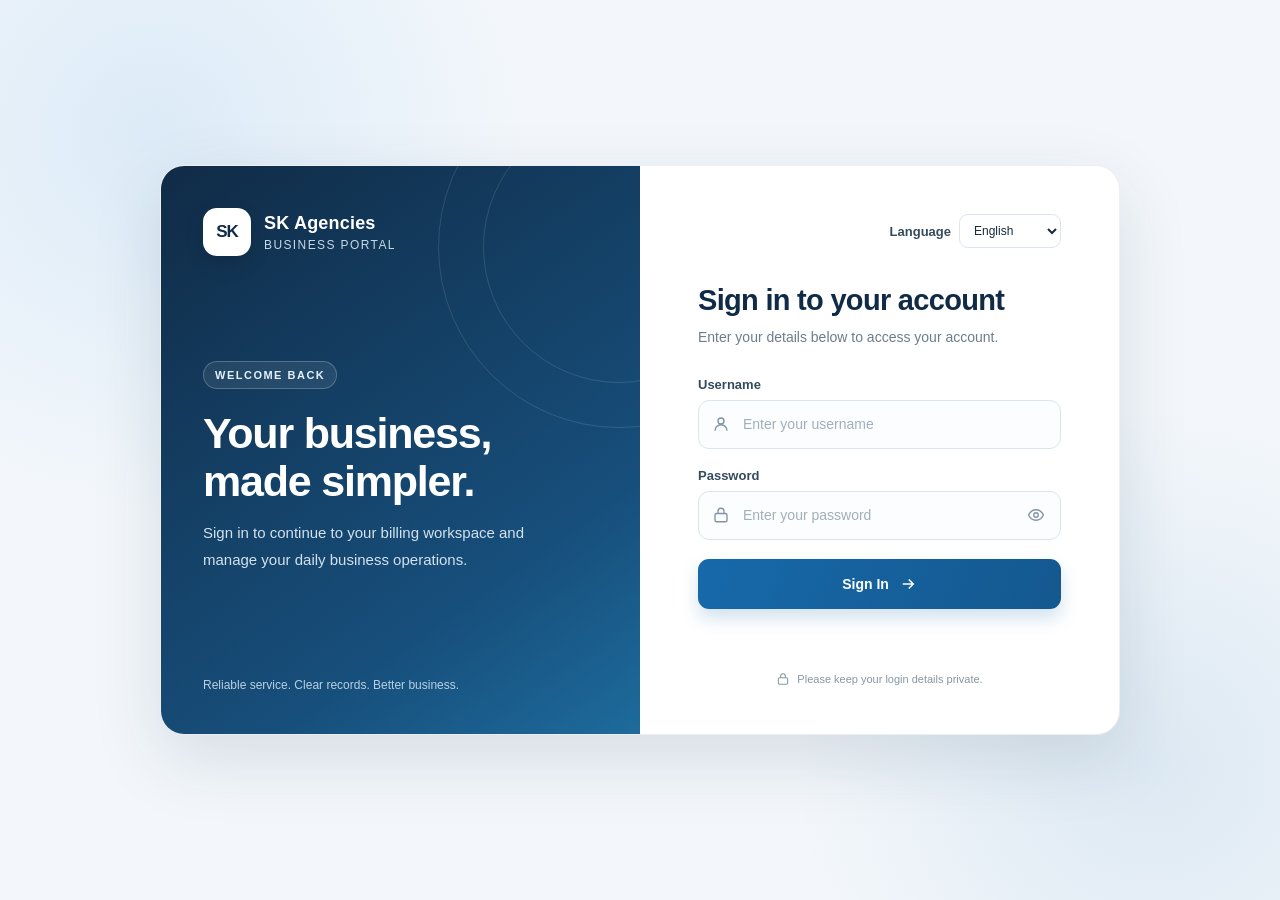
==== index.html @ 4f4930b3 "first commit" ====
<!DOCTYPE html>
<html lang="en">
<head>
  <meta charset="UTF-8" />
  <meta name="viewport" content="width=device-width, initial-scale=1.0" />
  <link rel="icon" type="image/png" href="images/SRI KRISHNA AGENCIES.png" />
  <meta name="theme-color" content="#102b46" />
  <title>SK Agencies | Sign In</title>
  <style>
    :root {
      --navy: #102b46;
      --navy-deep: #0a1d32;
      --blue: #1769aa;
      --blue-light: #eaf4ff;
      --ink: #172b3a;
      --muted: #6c7d8b;
      --line: #dce5ed;
      --white: #ffffff;
      --success: #16804a;
      --error: #c0392b;
    }

    * { box-sizing: border-box; }
    body {
      margin: 0;
      min-height: 100vh;
      display: grid;
      place-items: center;
      padding: 28px 16px;
      font-family: Inter, "Segoe UI", Arial, sans-serif;
      color: var(--ink);
      background:
        radial-gradient(circle at 12% 15%, rgba(66, 153, 225, .13), transparent 28%),
        radial-gradient(circle at 90% 85%, rgba(23, 105, 170, .10), transparent 26%),
        #f3f7fb;
    }

    .shell {
      width: min(960px, 100%);
      min-height: 570px;
      display: grid;
      grid-template-columns: 1fr 1fr;
      overflow: hidden;
      background: var(--white);
      border: 1px solid rgba(16, 43, 70, .08);
      border-radius: 24px;
      box-shadow: 0 24px 70px rgba(16, 43, 70, .13);
    }

    .brand-panel {
      position: relative;
      display: flex;
      flex-direction: column;
      justify-content: space-between;
      padding: 42px;
      color: white;
      overflow: hidden;
      background: linear-gradient(145deg, var(--navy), #174f7c 72%, #1d6b9c);
    }
    .brand-panel::before,
    .brand-panel::after {
      content: "";
      position: absolute;
      border: 1px solid rgba(255,255,255,.12);
      border-radius: 50%;
      pointer-events: none;
    }
    .brand-panel::before { width: 360px; height: 360px; right: -160px; top: -100px; }
    .brand-panel::after { width: 270px; height: 270px; right: -115px; top: -55px; }

    .brand, .brand-copy, .brand-footer { position: relative; z-index: 1; }
    .brand { display: flex; align-items: center; gap: 13px; }
    .brand-mark {
      width: 48px; height: 48px;
      display: grid; place-items: center;
      border-radius: 14px;
      color: var(--navy);
      background: white;
      font-weight: 800;
      font-size: 17px;
      letter-spacing: -1px;
      box-shadow: 0 8px 20px rgba(0,0,0,.12);
    }
    .brand-name { margin: 0; font-size: 18px; font-weight: 750; letter-spacing: .2px; }
    .brand-caption { margin: 4px 0 0; color: #c5d9e9; font-size: 12px; letter-spacing: 1.4px; text-transform: uppercase; }

    .brand-copy { margin: 64px 0; max-width: 360px; }
    .eyebrow {
      display: inline-block;
      padding: 7px 11px;
      border: 1px solid rgba(255,255,255,.22);
      border-radius: 99px;
      background: rgba(255,255,255,.08);
      color: #e3f1fc;
      font-size: 11px;
      font-weight: 700;
      letter-spacing: 1.5px;
      text-transform: uppercase;
    }
    .brand-copy h1 { margin: 20px 0 14px; font-size: clamp(30px, 4vw, 43px); line-height: 1.12; letter-spacing: -1.2px; }
    .brand-copy p { margin: 0; color: #d3e2ee; font-size: 15px; line-height: 1.8; }
    .brand-footer { color: #b8d0e2; font-size: 12px; }

    .form-panel { display: flex; flex-direction: column; justify-content: center; padding: 48px clamp(28px, 5vw, 58px); }
    .top-row { display: flex; align-items: center; justify-content: flex-end; margin-bottom: 36px; }
    .language-wrap { display: flex; align-items: center; gap: 8px; color: var(--muted); font-size: 12px; }
    .language-wrap select {
      padding: 8px 30px 8px 10px;
      border: 1px solid var(--line);
      border-radius: 9px;
      color: var(--ink);
      background: white;
      font: inherit;
      cursor: pointer;
    }
    .welcome h2 { margin: 0; font-size: 29px; letter-spacing: -.7px; color: var(--navy); }
    .welcome p { margin: 9px 0 28px; color: var(--muted); font-size: 14px; line-height: 1.6; }

    .form-group { margin-bottom: 19px; }
    label { display: block; margin-bottom: 8px; color: #344b5c; font-size: 13px; font-weight: 650; }
    .input-wrap { position: relative; }
    .input-wrap svg {
      position: absolute; top: 50%; left: 14px; transform: translateY(-50%);
      width: 18px; height: 18px; color: #8093a3; pointer-events: none;
    }
    input {
      width: 100%; height: 49px; padding: 0 44px;
      border: 1px solid var(--line); border-radius: 11px;
      outline: none; background: #fbfdff; color: var(--ink);
      font: inherit; font-size: 14px;
      transition: border-color .2s, box-shadow .2s, background .2s;
    }
    input::placeholder { color: #a2afba; }
    input:focus { border-color: #4a94d0; background: white; box-shadow: 0 0 0 4px rgba(23,105,170,.11); }
    .toggle-password {
      position: absolute; right: 8px; top: 50%; transform: translateY(-50%);
      width: 34px; height: 34px; display: grid; place-items: center;
      padding: 0; border: 0; border-radius: 8px; background: transparent;
      color: #718596; cursor: pointer;
    }
    .toggle-password:hover { background: var(--blue-light); }
    .toggle-password svg { position: static; transform: none; width: 18px; height: 18px; }

    .submit-btn {
      width: 100%; min-height: 50px; margin-top: 6px;
      display: flex; align-items: center; justify-content: center; gap: 10px;
      border: 0; border-radius: 11px; color: white;
      background: linear-gradient(110deg, #1769aa, #14588f);
      font: inherit; font-size: 14px; font-weight: 700;
      box-shadow: 0 9px 18px rgba(23,105,170,.2);
      cursor: pointer; transition: transform .2s, box-shadow .2s;
    }
    .submit-btn:hover { transform: translateY(-1px); box-shadow: 0 12px 22px rgba(23,105,170,.27); }
    .submit-btn:active { transform: translateY(0); }
    .message { min-height: 21px; margin: 15px 0 0; text-align: center; font-size: 13px; line-height: 1.5; }
    .message.success { color: var(--success); }
    .message.error { color: var(--error); }
    .secure-note { display: flex; justify-content: center; align-items: center; gap: 7px; margin-top: 27px; color: #8797a4; font-size: 11px; }
    .secure-note svg { width: 14px; height: 14px; }
    .mobile-brand { display: none; }

    @media (max-width: 700px) {
      body { padding: 16px; }
      .shell { grid-template-columns: 1fr; max-width: 440px; min-height: auto; border-radius: 20px; }
      .brand-panel { display: none; }
      .form-panel { padding: 27px 25px 30px; }
      .top-row { justify-content: space-between; margin-bottom: 27px; }
      .mobile-brand { display: flex; align-items: center; gap: 10px; }
      .mobile-brand .brand-mark { width: 39px; height: 39px; border: 1px solid var(--line); border-radius: 11px; background: var(--blue-light); }
      .mobile-brand .brand-name { color: var(--navy); font-size: 14px; }
      .mobile-brand .brand-caption { color: var(--muted); font-size: 9px; letter-spacing: 1px; }
      .welcome h2 { font-size: 27px; }
      .welcome p { margin-bottom: 25px; }
    }
    @media (prefers-reduced-motion: reduce) {
      *, *::before, *::after { transition: none !important; }
    }
  </style>
</head>
<body>
  <main class="shell">
    <section class="brand-panel" aria-label="SK Agencies">
      <div class="brand">
        <div class="brand-mark" aria-hidden="true">SK</div>
        <div>
          <p class="brand-name">SK Agencies</p>
          <p class="brand-caption" data-i18n="brandCaption">Business Portal</p>
        </div>
      </div>
      <div class="brand-copy">
        <span class="eyebrow" data-i18n="eyebrow">WELCOME BACK</span>
        <h1 data-i18n="heroTitle">Your business, made simpler.</h1>
        <p data-i18n="heroText">Sign in to continue to your billing workspace and manage your daily business operations.</p>
      </div>
      <div class="brand-footer" data-i18n="footer">Reliable service. Clear records. Better business.</div>
    </section>

    <section class="form-panel">
      <div class="top-row">
        <div class="mobile-brand">
          <div class="brand-mark" aria-hidden="true">SK</div>
          <div>
            <p class="brand-name">SK Agencies</p>
            <p class="brand-caption" data-i18n="brandCaption">Business Portal</p>
          </div>
        </div>
        <div class="language-wrap">
          <label for="language" data-i18n="languageLabel" style="margin:0;">Language</label>
          <select id="language" aria-label="Choose language">
            <option value="en">English</option>
            <option value="ta">தமிழ்</option>
          </select>
        </div>
      </div>

      <div class="welcome">
        <h2 data-i18n="loginTitle">Sign in to your account</h2>
        <p data-i18n="loginSubtitle">Enter your details below to access your account.</p>
      </div>

      <form id="loginForm" novalidate>
        <div class="form-group">
          <label for="username" data-i18n="usernameLabel">Username</label>
          <div class="input-wrap">
            <svg viewBox="0 0 24 24" fill="none" stroke="currentColor" stroke-width="1.8" aria-hidden="true"><circle cx="12" cy="8" r="4"></circle><path d="M4 21a8 8 0 0 1 16 0"></path></svg>
            <input type="text" id="username" name="username" placeholder="Enter your username" autocomplete="username" required />
          </div>
        </div>

        <div class="form-group">
          <label for="password" data-i18n="passwordLabel">Password</label>
          <div class="input-wrap">
            <svg viewBox="0 0 24 24" fill="none" stroke="currentColor" stroke-width="1.8" aria-hidden="true"><rect x="4" y="10" width="16" height="11" rx="2"></rect><path d="M8 10V7a4 4 0 0 1 8 0v3"></path></svg>
            <input type="password" id="password" name="password" placeholder="Enter your password" autocomplete="current-password" required />
            <button class="toggle-password" id="togglePassword" type="button" aria-label="Show password" title="Show password">
              <svg viewBox="0 0 24 24" fill="none" stroke="currentColor" stroke-width="1.8" aria-hidden="true"><path d="M2 12s3.5-7 10-7 10 7 10 7-3.5 7-10 7S2 12 2 12Z"></path><circle cx="12" cy="12" r="3"></circle></svg>
            </button>
          </div>
        </div>

        <button class="submit-btn" type="submit">
          <span data-i18n="loginButton">Sign In</span>
          <svg viewBox="0 0 24 24" width="18" height="18" fill="none" stroke="currentColor" stroke-width="2" aria-hidden="true"><path d="M5 12h14M13 6l6 6-6 6"></path></svg>
        </button>
        <p id="message" class="message" role="status" aria-live="polite"></p>
      </form>

      <div class="secure-note">
        <svg viewBox="0 0 24 24" fill="none" stroke="currentColor" stroke-width="1.8" aria-hidden="true"><rect x="4" y="10" width="16" height="11" rx="2"></rect><path d="M8 10V7a4 4 0 0 1 8 0v3"></path></svg>
        <span data-i18n="secureNote">Please keep your login details private.</span>
      </div>
    </section>
  </main>

  <script>
    const translations = {
      en: {
        brandCaption: "Business Portal",
        eyebrow: "WELCOME BACK",
        heroTitle: "Your business, made simpler.",
        heroText: "Sign in to continue to your billing workspace and manage your daily business operations.",
        footer: "Reliable service. Clear records. Better business.",
        languageLabel: "Language",
        loginTitle: "Sign in to your account",
        loginSubtitle: "Enter your details below to access your account.",
        usernameLabel: "Username",
        passwordLabel: "Password",
        usernamePlaceholder: "Enter your username",
        passwordPlaceholder: "Enter your password",
        loginButton: "Sign In",
        secureNote: "Please keep your login details private.",
        missing: "Please enter both username and password.",
        invalid: "Invalid username or password. Please try again.",
        success: "Login successful. Redirecting…",
        showPassword: "Show password",
        hidePassword: "Hide password"
      },
      ta: {
        brandCaption: "வணிகத் தளம்",
        eyebrow: "மீண்டும் வரவேற்கிறோம்",
        heroTitle: "உங்கள் வணிகம் இனி எளிதாக.",
        heroText: "உங்கள் பில்லிங் பக்கத்திற்குச் சென்று அன்றாட வணிகப் பணிகளை நிர்வகிக்க உள்நுழையவும்.",
        footer: "நம்பகமான சேவை. தெளிவான பதிவுகள். சிறந்த வணிகம்.",
        languageLabel: "மொழி",
        loginTitle: "உங்கள் கணக்கில் உள்நுழையவும்",
        loginSubtitle: "உங்கள் கணக்கை அணுக கீழே உள்ள விவரங்களை உள்ளிடவும்.",
        usernameLabel: "பயனர்பெயர்",
        passwordLabel: "கடவுச்சொல்",
        usernamePlaceholder: "உங்கள் பயனர்பெயரை உள்ளிடவும்",
        passwordPlaceholder: "உங்கள் கடவுச்சொல்லை உள்ளிடவும்",
        loginButton: "உள்நுழை",
        secureNote: "உங்கள் உள்நுழைவு விவரங்களை ரகசியமாக வைத்திருக்கவும்.",
        missing: "பயனர்பெயர் மற்றும் கடவுச்சொல் இரண்டையும் உள்ளிடவும்.",
        invalid: "பயனர்பெயர் அல்லது கடவுச்சொல் தவறானது. மீண்டும் முயற்சிக்கவும்.",
        success: "உள்நுழைவு வெற்றிகரமாக முடிந்தது. மாற்றப்படுகிறது…",
        showPassword: "கடவுச்சொல்லைக் காட்டு",
        hidePassword: "கடவுச்சொல்லை மறை"
      }
    };

    const languageSelect = document.getElementById("language");
    const usernameInput = document.getElementById("username");
    const passwordInput = document.getElementById("password");
    const message = document.getElementById("message");
    const togglePassword = document.getElementById("togglePassword");

    function setLanguage(language) {
      const t = translations[language] || translations.en;
      document.documentElement.lang = language === "ta" ? "ta" : "en";
      document.querySelectorAll("[data-i18n]").forEach((element) => {
        const key = element.getAttribute("data-i18n");
        if (t[key]) element.textContent = t[key];
      });
      usernameInput.placeholder = t.usernamePlaceholder;
      passwordInput.placeholder = t.passwordPlaceholder;
      togglePassword.setAttribute("aria-label", passwordInput.type === "password" ? t.showPassword : t.hidePassword);
      togglePassword.title = passwordInput.type === "password" ? t.showPassword : t.hidePassword;
      message.textContent = "";
      message.className = "message";
    }

    languageSelect.addEventListener("change", (event) => setLanguage(event.target.value));

    togglePassword.addEventListener("click", () => {
      const isHidden = passwordInput.type === "password";
      passwordInput.type = isHidden ? "text" : "password";
      setLanguage(languageSelect.value);
    });

    document.getElementById("loginForm").addEventListener("submit", (event) => {
      event.preventDefault();
      const t = translations[languageSelect.value] || translations.en;
      const username = usernameInput.value.trim();
      const password = passwordInput.value;

      if (!username || !password) {
        message.className = "message error";
        message.textContent = t.missing;
        return;
      }

      // Demo-only credentials. Use server-side authentication for production.
      if (username === "maya" && password === "4470") {
        message.className = "message success";
        message.textContent = t.success;
        window.location.href = "bill.html";
      } else {
        message.className = "message error";
        message.textContent = t.invalid;
      }
    });
  </script>
</body>
</html>
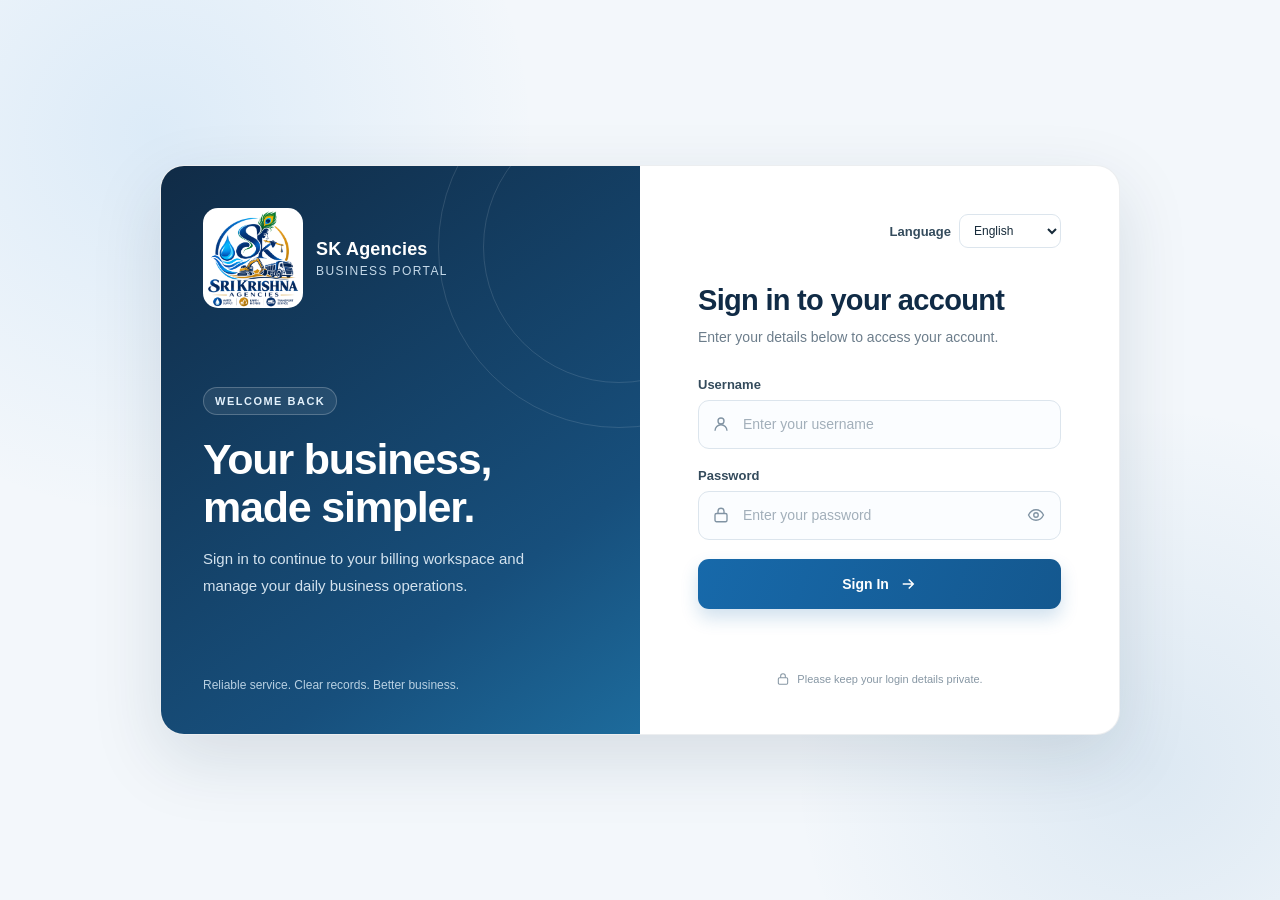
==== commit 105f8662: "first commit" ====
--- a/index.html
+++ b/index.html
@@ -181,7 +181,7 @@
   <main class="shell">
     <section class="brand-panel" aria-label="SK Agencies">
       <div class="brand">
-        <div class="brand-mark" aria-hidden="true">SK</div>
+        <img src="Sri Krishna Agencies Logo.png" alt="Logo" style="height: 100px;background: #fff;border-radius: 15px;">
         <div>
           <p class="brand-name">SK Agencies</p>
           <p class="brand-caption" data-i18n="brandCaption">Business Portal</p>
